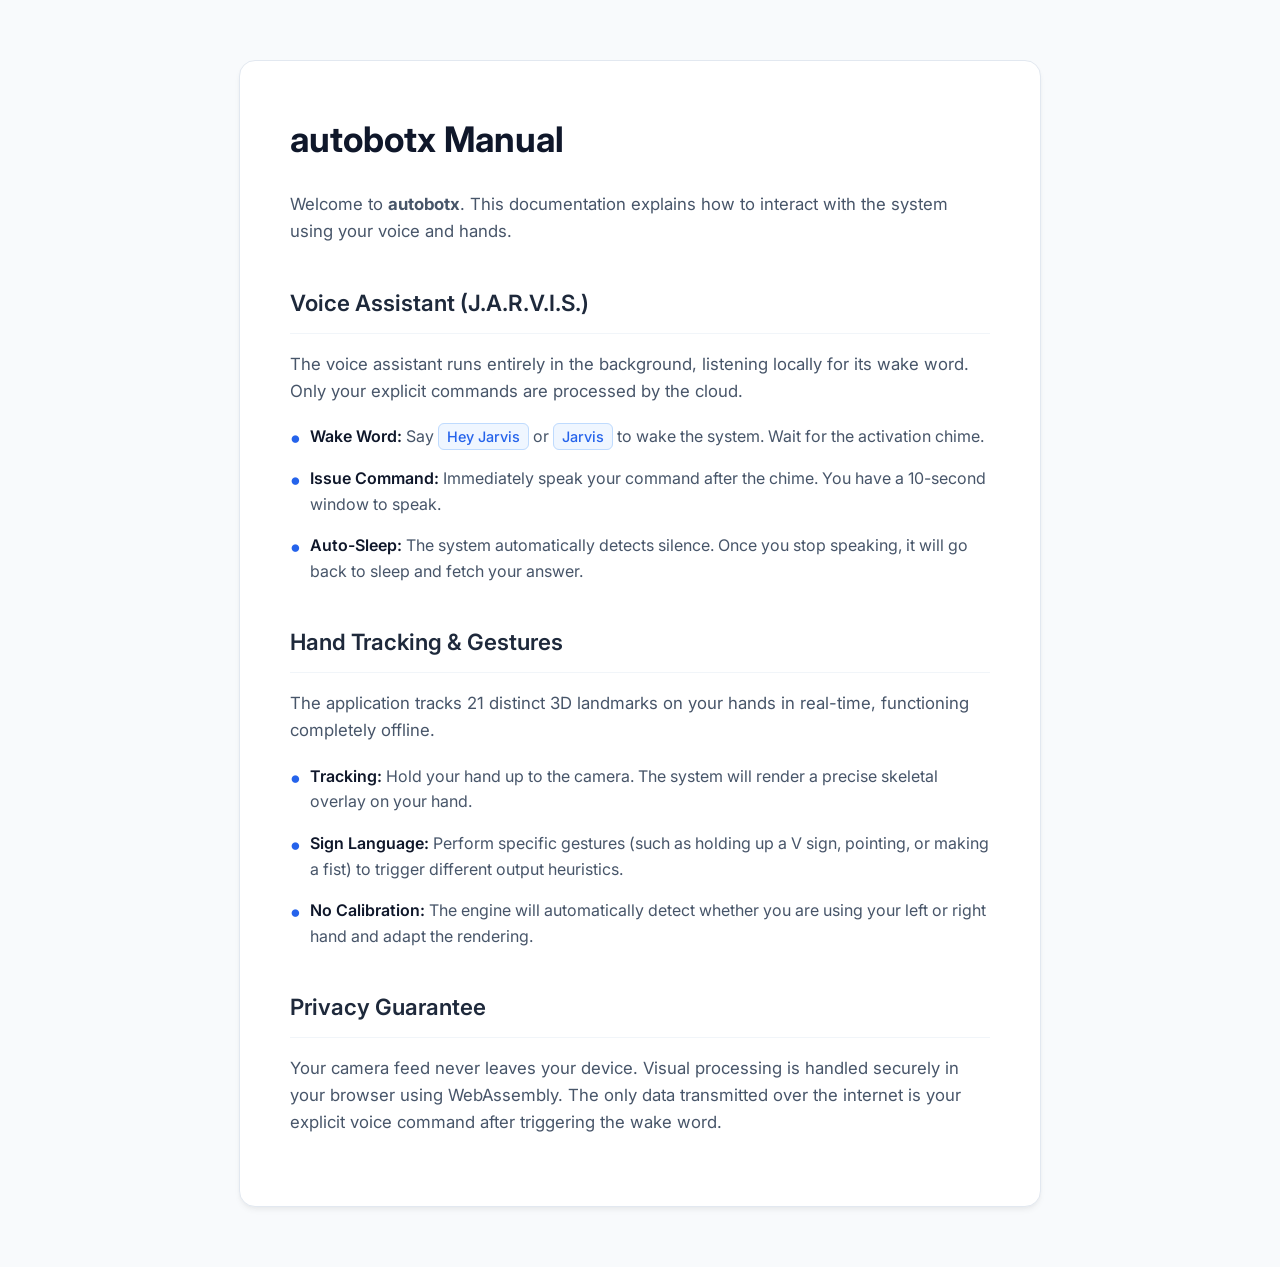
==== web_app/public/about.html @ e35ac4d8 "theme change" ====
<!DOCTYPE html>
<html lang="en">
<head>
    <meta charset="UTF-8">
    <meta name="viewport" content="width=device-width, initial-scale=1.0">
    <title>autobotx - Manual</title>
    <link href="https://fonts.googleapis.com/css2?family=Inter:wght@400;500;600;700&display=swap" rel="stylesheet">
    <style>
        body {
            font-family: 'Inter', -apple-system, BlinkMacSystemFont, "Segoe UI", Roboto, sans-serif;
            background-color: #f8fafc;
            color: #0f172a;
            margin: 0;
            padding: 60px 20px;
            line-height: 1.6;
        }
        .container {
            max-width: 700px;
            margin: 0 auto;
            background: #ffffff;
            padding: 50px;
            border-radius: 16px;
            box-shadow: 0 4px 6px -1px rgba(0, 0, 0, 0.05), 0 2px 4px -1px rgba(0, 0, 0, 0.03);
            border: 1px solid #e2e8f0;
        }
        h1 {
            color: #0f172a;
            margin-top: 0;
            margin-bottom: 24px;
            font-size: 2.2rem;
            font-weight: 700;
        }
        h2 {
            color: #1e293b;
            margin-top: 40px;
            margin-bottom: 16px;
            font-size: 1.4rem;
            font-weight: 600;
            border-bottom: 1px solid #f1f5f9;
            padding-bottom: 12px;
        }
        p {
            color: #475569;
            font-size: 1.05rem;
            margin-bottom: 20px;
        }
        ul {
            list-style: none;
            padding-left: 0;
            margin-bottom: 30px;
        }
        li {
            margin-bottom: 16px;
            padding-left: 20px;
            position: relative;
            color: #475569;
        }
        li::before {
            content: "•";
            color: #2563eb;
            font-weight: bold;
            font-size: 1.5em;
            position: absolute;
            left: 0;
            top: -5px;
        }
        li strong {
            color: #0f172a;
            font-weight: 600;
        }
        .badge {
            background-color: #eff6ff;
            color: #2563eb;
            padding: 4px 8px;
            border-radius: 6px;
            font-size: 0.9em;
            font-weight: 500;
            border: 1px solid #bfdbfe;
        }
    </style>
</head>
<body>
    <div class="container">
        <h1>autobotx Manual</h1>
        <p>Welcome to <strong>autobotx</strong>. This documentation explains how to interact with the system using your voice and hands.</p>

        <h2>Voice Assistant (J.A.R.V.I.S.)</h2>
        <p>The voice assistant runs entirely in the background, listening locally for its wake word. Only your explicit commands are processed by the cloud.</p>
        <ul>
            <li><strong>Wake Word:</strong> Say <span class="badge">Hey Jarvis</span> or <span class="badge">Jarvis</span> to wake the system. Wait for the activation chime.</li>
            <li><strong>Issue Command:</strong> Immediately speak your command after the chime. You have a 10-second window to speak.</li>
            <li><strong>Auto-Sleep:</strong> The system automatically detects silence. Once you stop speaking, it will go back to sleep and fetch your answer.</li>
        </ul>

        <h2>Hand Tracking & Gestures</h2>
        <p>The application tracks 21 distinct 3D landmarks on your hands in real-time, functioning completely offline.</p>
        <ul>
            <li><strong>Tracking:</strong> Hold your hand up to the camera. The system will render a precise skeletal overlay on your hand.</li>
            <li><strong>Sign Language:</strong> Perform specific gestures (such as holding up a V sign, pointing, or making a fist) to trigger different output heuristics.</li>
            <li><strong>No Calibration:</strong> The engine will automatically detect whether you are using your left or right hand and adapt the rendering.</li>
        </ul>

        <h2>Privacy Guarantee</h2>
        <p>Your camera feed never leaves your device. Visual processing is handled securely in your browser using WebAssembly. The only data transmitted over the internet is your explicit voice command after triggering the wake word.</p>
    </div>
</body>
</html>
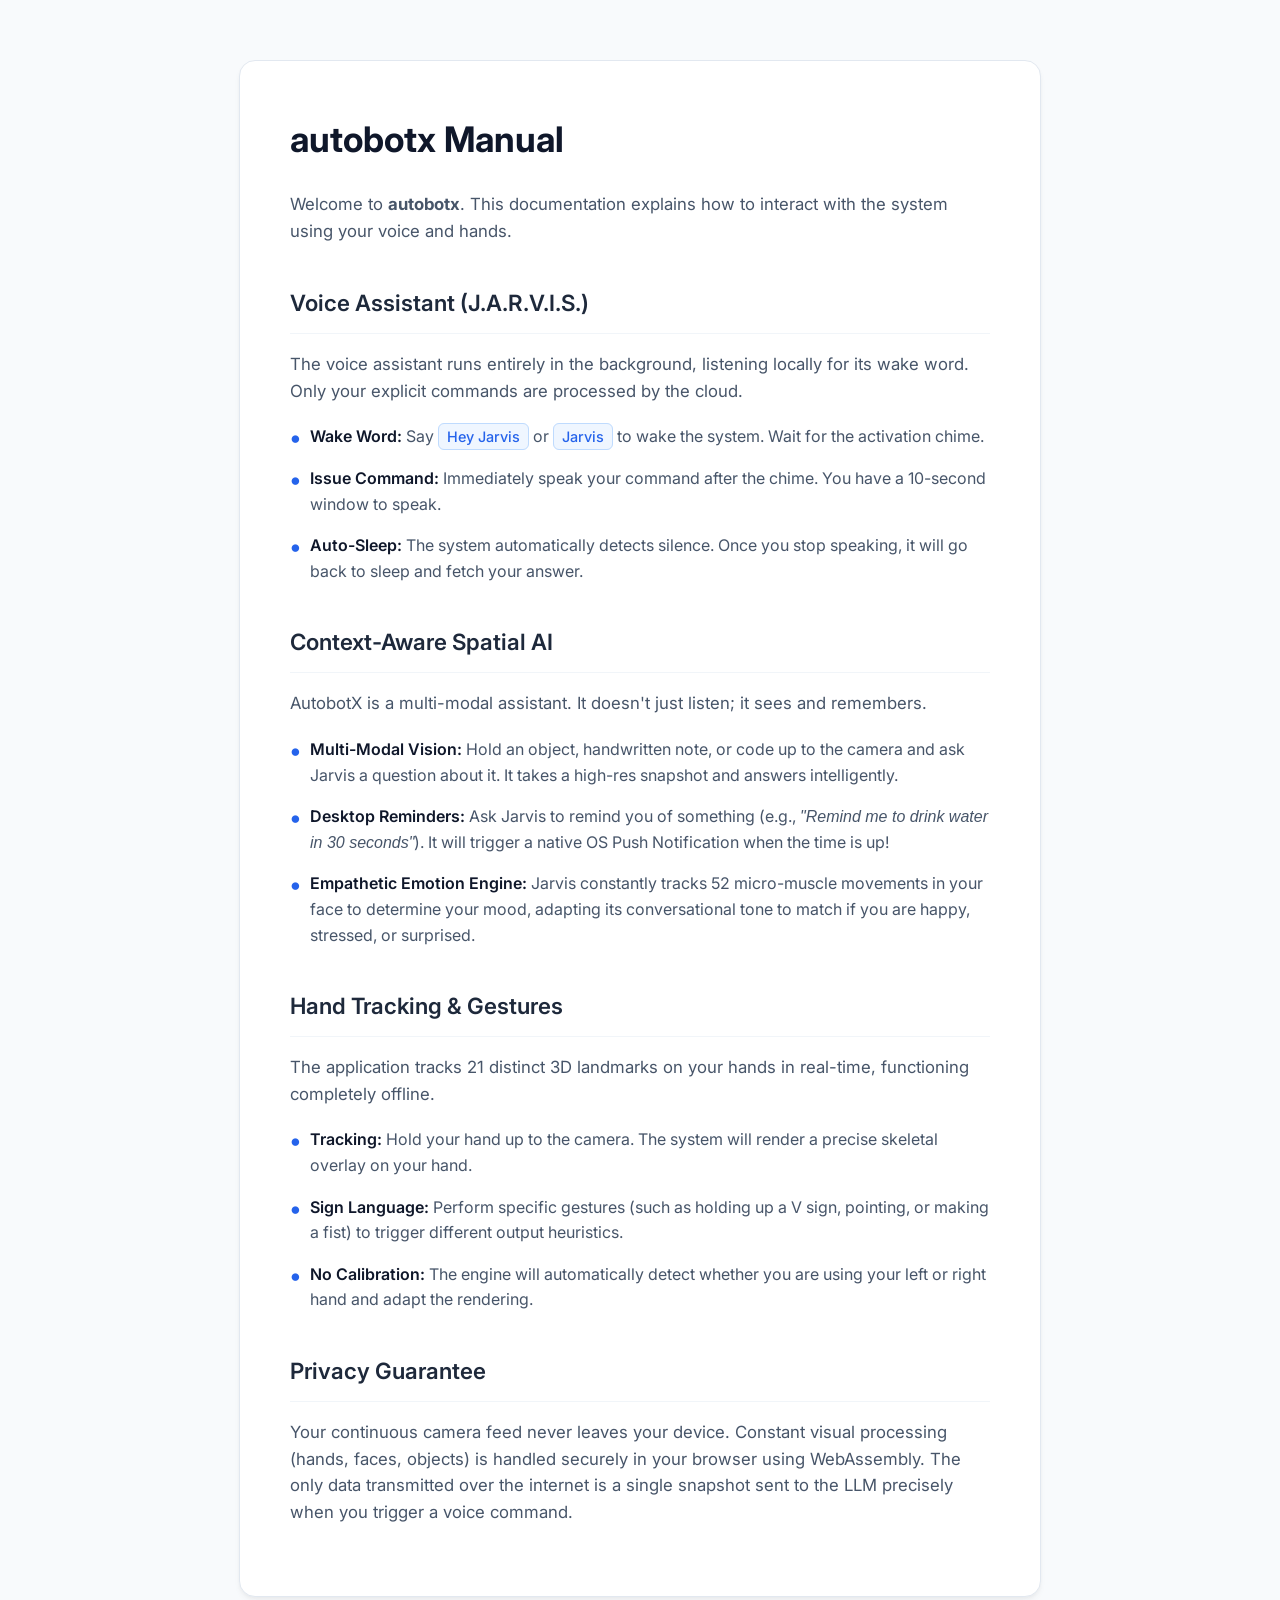
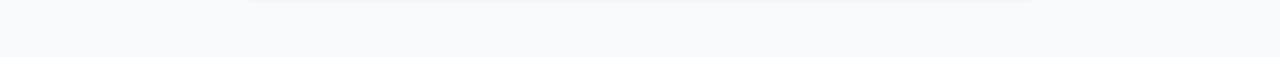
==== commit 77b70e98: "emotion catcher" ====
--- a/web_app/public/about.html
+++ b/web_app/public/about.html
@@ -92,6 +92,14 @@
             <li><strong>Auto-Sleep:</strong> The system automatically detects silence. Once you stop speaking, it will go back to sleep and fetch your answer.</li>
         </ul>
 
+        <h2>Context-Aware Spatial AI</h2>
+        <p>AutobotX is a multi-modal assistant. It doesn't just listen; it sees and remembers.</p>
+        <ul>
+            <li><strong>Multi-Modal Vision:</strong> Hold an object, handwritten note, or code up to the camera and ask Jarvis a question about it. It takes a high-res snapshot and answers intelligently.</li>
+            <li><strong>Desktop Reminders:</strong> Ask Jarvis to remind you of something (e.g., <em>"Remind me to drink water in 30 seconds"</em>). It will trigger a native OS Push Notification when the time is up!</li>
+            <li><strong>Empathetic Emotion Engine:</strong> Jarvis constantly tracks 52 micro-muscle movements in your face to determine your mood, adapting its conversational tone to match if you are happy, stressed, or surprised.</li>
+        </ul>
+
         <h2>Hand Tracking & Gestures</h2>
         <p>The application tracks 21 distinct 3D landmarks on your hands in real-time, functioning completely offline.</p>
         <ul>
@@ -101,7 +109,7 @@
         </ul>
 
         <h2>Privacy Guarantee</h2>
-        <p>Your camera feed never leaves your device. Visual processing is handled securely in your browser using WebAssembly. The only data transmitted over the internet is your explicit voice command after triggering the wake word.</p>
+        <p>Your continuous camera feed never leaves your device. Constant visual processing (hands, faces, objects) is handled securely in your browser using WebAssembly. The only data transmitted over the internet is a single snapshot sent to the LLM precisely when you trigger a voice command.</p>
     </div>
 </body>
 </html>
